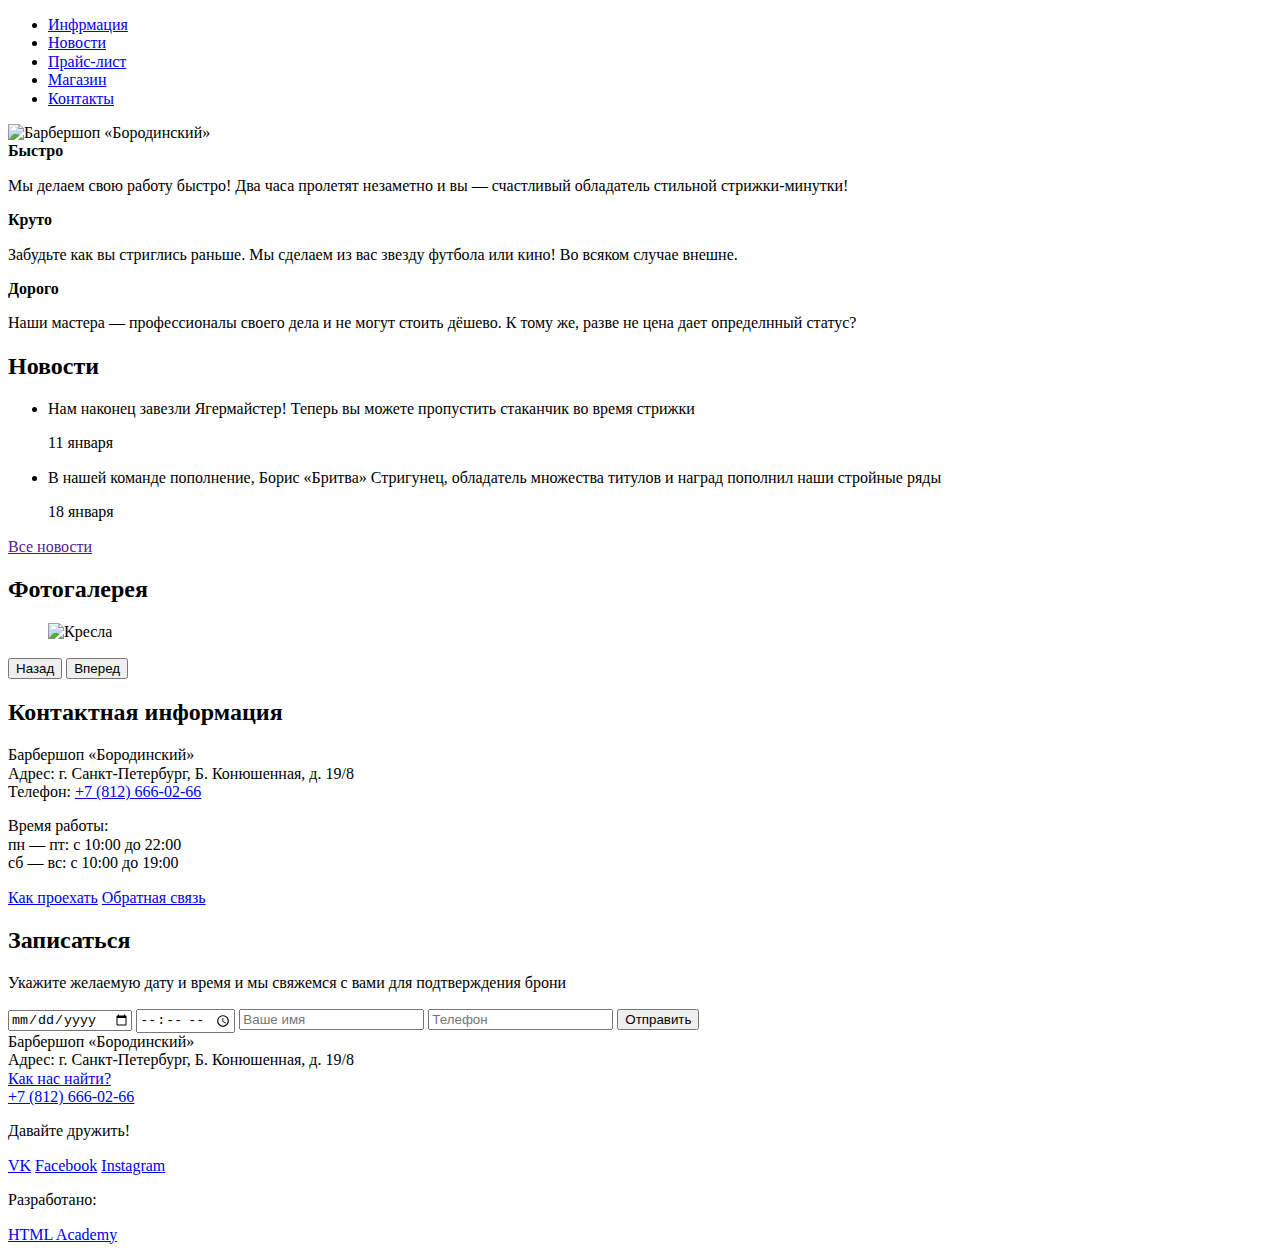
==== index.html @ 2161d947 "markup of index.html" ====
<!DOCTYPE html>
<html lang="ru">
<head>
  <meta charset="UTF-8">
  <title>Барбершоп «Бородинский»</title>
  <link href="https://fonts.googleapis.com/css?family=PT+Sans+Narrow:400,700&amp;subset=cyrillic" rel="stylesheet">
  <link rel="stylesheet" href="css/style.css">
  <link rel="stylesheet" href="css/normalize.css">
</head>
  <body>
    <header class="main-header">
      <div class="container clearfix">
        <ul>
          <li><a href="#">Инфрмация</a></li>
          <li><a href="#">Новости</a></li>
          <li><a href="#">Прайс-лист</a></li>
          <li><a href="#">Магазин</a></li>
          <li><a href="#">Контакты</a></li>
        </ul>
        <div class="user-block">
          <a class="login" href="#"></a>
        </div>
      </div>
    </header>
    <main class="container">
      <div class="index-logo">
        <img src="#" alt="Барбершоп «Бородинский»">
      </div>
      <section class="features clearfix">
        <div class="features-item">
          <b class="features-name">Быстро</b>
          <p>Мы делаем свою работу быстро! Два часа пролетят незаметно и вы &mdash; счастливый обладатель стильной стрижки-минутки!</p>
        </div>
        <div class="features-item">
          <b class="features-name">Круто</b>
          <p>Забудьте как вы стриглись раньше. Мы сделаем из вас звезду футбола или кино! Во всяком случае внешне.</p>
        </div>
        <div class="features-item">
          <b class="features-name">Дорого</b>
          <p>Наши мастера &mdash; профессионалы своего дела и не могут стоить дёшево. К тому же, разве не цена дает определнный статус?</p>
        </div>
      </section>
      <div class="index-content clearfix">
        <div class="index-content-left">
          <h2 class="index-content-title">Новости</h2>
          <ul class="news-preview">
            <li>
              <p>Нам наконец завезли Ягермайстер! Теперь вы можете пропустить стаканчик во время стрижки</p>
              <time datetime="2016-01-11">11 января</time>
            </li>
            <li>
              <p>В нашей команде пополнение, Борис «Бритва» Стригунец, обладатель множества титулов и наград пополнил наши стройные ряды</p>
              <time datetime="2016-01-18">18 января</time>
            </li>
          </ul>
          <a class="btn" href="">Все новости</a>
        </div>
        <div class="index-content-right">
          <h2 class="index-content-title">Фотогалерея</h2>
          <div class="gallery">
            <figure class="gallery-content">
              <img src="#" alt="Кресла">
             </figure>
            <button class="btn gallery-prev">Назад</button>
            <button class="btn gallery-next">Вперед</button>
          </div>
        </div>
      </div>
      <div class="index-content clerfix">
        <div class="index content-left">
          <h2 class="index-content-title">Контактная информация</h2>
          <p>
            Барбершоп «Бородинский»<br>
            Адрес: г. Санкт-Петербург, Б. Конюшенная, д. 19/8<br>
            Телефон: <a href="tel: +78126660266">+7 (812) 666-02-66</a>
          </p>
          <p>
            Время работы:<br>
            пн &mdash; пт: с 10:00 до 22:00<br>
            сб &mdash; вс: с 10:00 до 19:00
          </p>
          <a class="btn" href="#">Как проехать</a>
          <a class="btn" href="#"> Обратная связь</a>
        </div>
        <div class="index-content-right">
          <h2 class="index content-title">Записаться</h2>
          <p>Укажите желаемую дату и время и мы свяжемся с вами для подтверждения брони</p>
          <form class="appointment-form" action="https://echo.htmlacademy.ru" method="post">
            <input type="date" name="date" placeholder="Дата">
            <input type="time" name="time" placeholder="Время">
            <input type="text" name="name" placeholder="Ваше имя">
            <input type="tel" name="phone" placeholder="Телефон">
            <button class="btn" type="submit">Отправить</button>
          </form>
        </div>
      </div>
    </main>
    <footer class="main-footer">
      <div class="container clearfix">
        <div class="footer-contacts">
          Барбершоп «Бородинский»<br>
          Адрес: г. Санкт-Петербург, Б. Конюшенная, д. 19/8<br>
          <a href="#">Как нас найти?</a><br>
          <a href="tel: +78126660266">+7 (812) 666-02-66</a>
        </div>
        <div class="footer-social">
          <p>Давайте дружить!</p>
          <a class="social-btn social-btn-vk" href="#">VK</a>
          <a class="social-btn social-btn-fb" href="#">Facebook</a>
          <a class="social-btn social-btn-inst" href="#">Instagram</a>
        </div>
        <div class="footer-copyright">
          <p>Разработано:</p>
          <a class="btn" href="https://htmlacademy.ru">HTML Academy</a>
        </div>
      </div>
    </footer>
  </body>
</html>
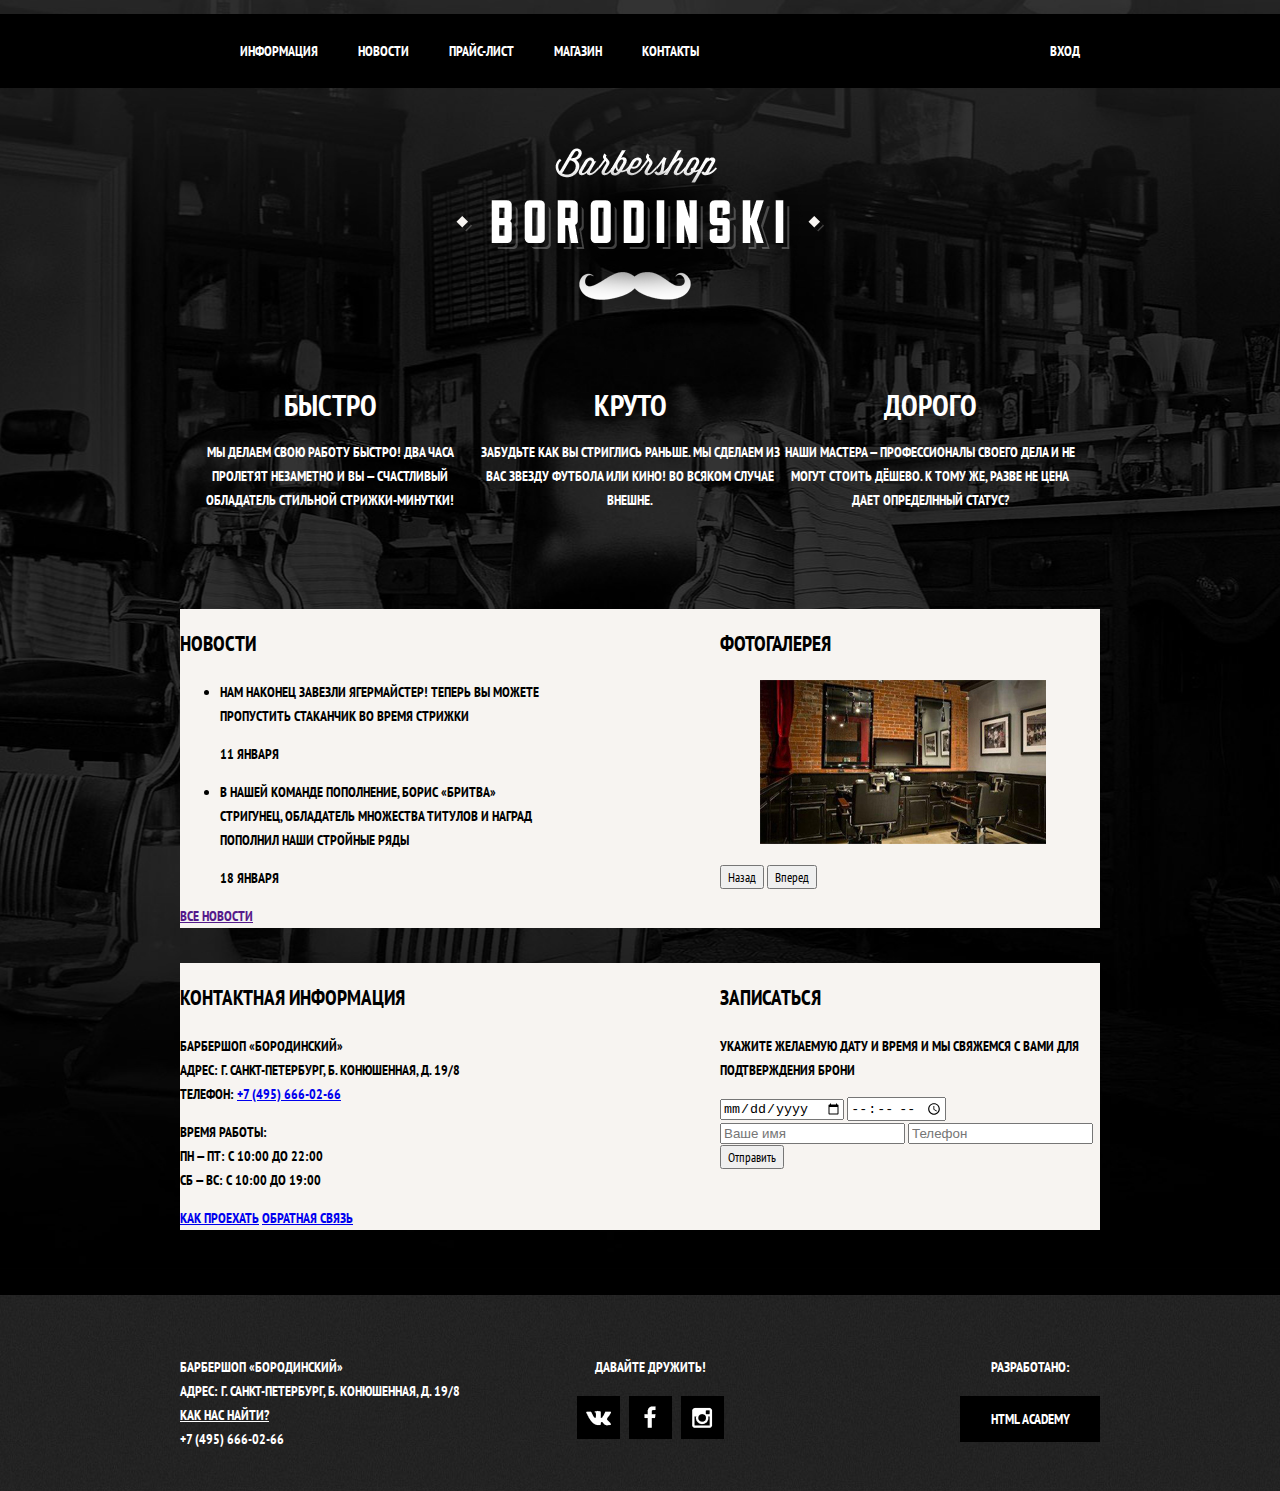
==== commit e2d8b315: "grids index.html" ====
--- a/index.html
+++ b/index.html
@@ -10,21 +10,23 @@
   <body>
     <header class="main-header">
       <div class="container clearfix">
-        <ul>
-          <li><a href="#">Инфрмация</a></li>
-          <li><a href="#">Новости</a></li>
-          <li><a href="#">Прайс-лист</a></li>
-          <li><a href="#">Магазин</a></li>
-          <li><a href="#">Контакты</a></li>
-        </ul>
+        <nav class="main-navigation">
+          <ul>
+            <li><a href="#">Информация</a></li>
+            <li><a href="#">Новости</a></li>
+            <li><a href="price.html">Прайс-лист</a></li>
+            <li><a href="catalog.html">Магазин</a></li>
+            <li><a href="#">Контакты</a></li>
+          </ul>
+        </nav>
         <div class="user-block">
-          <a class="login" href="#"></a>
+          <a class="login" href="#">Вход</a>
         </div>
       </div>
     </header>
     <main class="container">
       <div class="index-logo">
-        <img src="#" alt="Барбершоп «Бородинский»">
+        <img src="img/borodinski-logo.png" alt="Барбершоп «Бородинский»" width="368" height="204">
       </div>
       <section class="features clearfix">
         <div class="features-item">
@@ -59,20 +61,20 @@
           <h2 class="index-content-title">Фотогалерея</h2>
           <div class="gallery">
             <figure class="gallery-content">
-              <img src="#" alt="Кресла">
+              <img src="img/gallery-1.jpg" alt="Кресла" width="286" height="164">
              </figure>
             <button class="btn gallery-prev">Назад</button>
             <button class="btn gallery-next">Вперед</button>
           </div>
         </div>
       </div>
-      <div class="index-content clerfix">
-        <div class="index content-left">
+      <div class="index-content clearfix">
+        <div class="index-content-left">
           <h2 class="index-content-title">Контактная информация</h2>
           <p>
             Барбершоп «Бородинский»<br>
             Адрес: г. Санкт-Петербург, Б. Конюшенная, д. 19/8<br>
-            Телефон: <a href="tel: +78126660266">+7 (812) 666-02-66</a>
+            Телефон: <a href="tel: +74956660266">+7 (495) 666-02-66</a>
           </p>
           <p>
             Время работы:<br>
@@ -100,14 +102,14 @@
         <div class="footer-contacts">
           Барбершоп «Бородинский»<br>
           Адрес: г. Санкт-Петербург, Б. Конюшенная, д. 19/8<br>
-          <a href="#">Как нас найти?</a><br>
-          <a href="tel: +78126660266">+7 (812) 666-02-66</a>
+          <a class="where-are-we" href="#">Как нас найти?</a><br>
+          <a href="tel: +74956660266">+7 (495) 666-02-66</a>
         </div>
         <div class="footer-social">
           <p>Давайте дружить!</p>
-          <a class="social-btn social-btn-vk" href="#">VK</a>
-          <a class="social-btn social-btn-fb" href="#">Facebook</a>
-          <a class="social-btn social-btn-inst" href="#">Instagram</a>
+          <a class="social-btn social-btn-vk" href="#"><img src="img/vk-icon.png" alt="VK" width="25" height="16"></a>
+          <a class="social-btn social-btn-fb" href="#"><img src="img/fb-icon.png" alt="FB" width="12" height="22"></a>
+          <a class="social-btn social-btn-inst" href="#"><img src="img/inst-icon.png" alt="Instargam" width="21" height="21"></a>
         </div>
         <div class="footer-copyright">
           <p>Разработано:</p>
--- a/css/style.css
+++ b/css/style.css
@@ -0,0 +1,181 @@
+@charset "UTF-8";
+
+*, *::before, *::after {
+  box-sizing: border-box;
+}
+
+body {
+  min-width: 960px; 
+  font-family: "PT Sans Narrow", "Arial", sans-serif;
+  font-weight: 700;
+  background: #000 url("../img/background.jpg") no-repeat center top;
+  text-transform: uppercase;
+  font-size: 14px;
+  line-height: 1.7143;
+  margin: 0;
+  padding: 0;
+}
+
+button {
+  text-transform: inherit;
+  font-family: inherit;
+}
+
+header {
+  background-color: #000;
+  margin-bottom: 60px;
+}
+
+main.container {
+  padding-bottom: 30px;
+}
+
+.clearfix::after {
+  content: "";
+  display: table;
+  clear: both;
+}
+
+.container {
+  width: 940px;
+  padding: 0 10px;
+  margin: 0 auto;
+}
+
+.main-navigation li {
+  float: left;
+}
+
+.main-navigation a,
+.login {
+  color: #fff;
+  text-decoration: none;
+  display: block;
+  padding: 25px 20px;
+}
+
+.logo {
+  float: left;
+  padding: 25px 20px 14px;
+}
+
+.user-block {
+  float: right;
+}
+
+.index-logo {
+  width: 368px;
+  margin: 0 auto 25px;
+}
+
+.features {
+  color: #fff;
+  margin-bottom: 83px;
+}
+
+.features-item {
+  width: 300px;
+  float: left;
+  text-align: center;
+}
+
+.features-name {
+  font-size: 30px;
+  line-height: 1.4;
+  /*margin-bottom: 62px;*/
+}
+
+.index-content {
+  background-color: #f7f4f1;
+  margin-bottom: 35px;
+}
+
+.index-content-left,
+.index-content-right {
+  width: 380px;
+}
+
+.index-content-left {
+  float: left;
+}
+
+.index-content-right {
+  float: right;
+}
+
+.main-footer {
+  color: #fff;
+  background: #262626 url(../img/pattern-gray.jpg);
+  padding-top: 60px;
+  padding-bottom: 40px;
+}
+
+.main-footer a {
+  color: #fff;
+  text-decoration: none;
+}
+
+.main-footer p {
+  margin-bottom: 17px;
+  margin-top: 0;
+}
+
+.main-footer .where-are-we {
+  text-decoration: underline;
+}
+
+.footer-contacts,
+.footer-social {
+  float: left;
+}
+
+.footer-copyright {
+  float: right;
+}
+
+.footer-contacts {
+  width: 310px;
+  margin-right: 80px;
+}
+
+.footer-social {
+  width: 160px;
+  text-align: center;
+}
+
+.footer-social a {
+  display: inline-block;
+  vertical-align: middle;
+  font-size: 0;
+  width: 43px;
+  height: 43px;
+  background-color: #000;
+  margin-right: 6px;
+}
+
+.footer-social a:last-child {
+  margin-right: 0;
+}
+
+.social-btn-vk img {
+  margin-top: 14px;
+}
+
+.social-btn-fb img {
+  margin-top: 10px;
+}
+
+.social-btn-inst img {
+  margin-top: 11px;
+}
+
+.footer-copyright {
+  text-align: center;
+}
+
+.footer-copyright a {
+  display: block;
+  background-color: #000;
+  width: 140px;
+  padding: 11px 8px;
+}
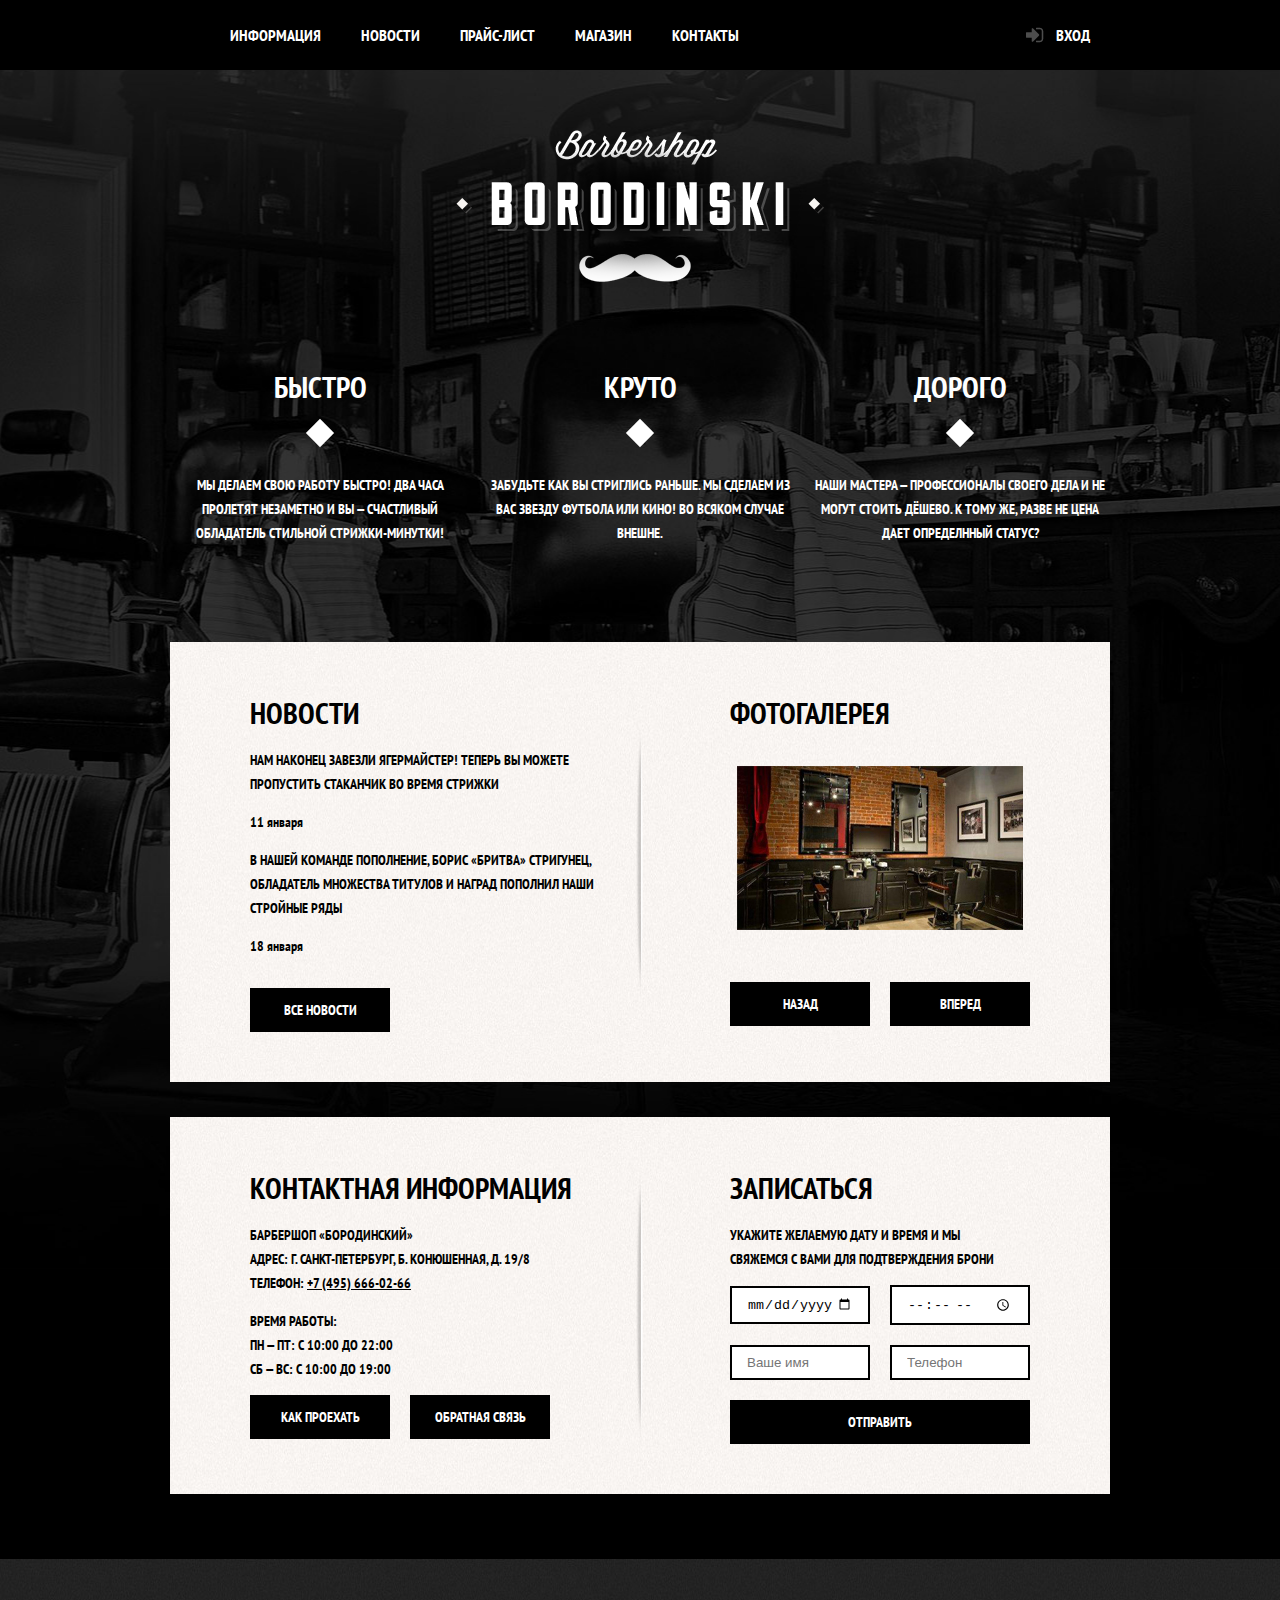
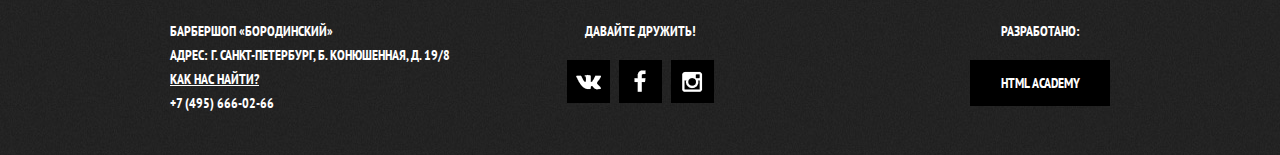
==== commit 7806cb8a: "static index.html" ====
--- a/index.html
+++ b/index.html
@@ -7,7 +7,7 @@
   <link rel="stylesheet" href="css/style.css">
   <link rel="stylesheet" href="css/normalize.css">
 </head>
-  <body>
+  <body class="index-body">
     <header class="main-header">
       <div class="container clearfix">
         <nav class="main-navigation">
@@ -61,10 +61,12 @@
           <h2 class="index-content-title">Фотогалерея</h2>
           <div class="gallery">
             <figure class="gallery-content">
-              <img src="img/gallery-1.jpg" alt="Кресла" width="286" height="164">
-             </figure>
-            <button class="btn gallery-prev">Назад</button>
-            <button class="btn gallery-next">Вперед</button>
+              <a href="#"><img src="img/gallery-1.jpg" alt="Галерея" width="286" height="164"></a>
+            </figure>
+            <div class="some-btns">
+              <button class="btn gallery-prev">Назад</button>
+              <button class="btn gallery-next">Вперед</button>
+            </div>
           </div>
         </div>
       </div>
@@ -81,14 +83,16 @@
             пн &mdash; пт: с 10:00 до 22:00<br>
             сб &mdash; вс: с 10:00 до 19:00
           </p>
-          <a class="btn" href="#">Как проехать</a>
-          <a class="btn" href="#"> Обратная связь</a>
+          <div class="some-btns">
+            <a class="btn" href="#">Как проехать</a>
+            <a class="btn" href="#"> Обратная связь</a>
+          </div>
         </div>
         <div class="index-content-right">
-          <h2 class="index content-title">Записаться</h2>
+          <h2 class="index-content-title">Записаться</h2>
           <p>Укажите желаемую дату и время и мы свяжемся с вами для подтверждения брони</p>
           <form class="appointment-form" action="https://echo.htmlacademy.ru" method="post">
-            <input type="date" name="date" placeholder="Дата">
+            <input type="date" name="date" onfocus="(this.type='date')" placeholder="Дата">
             <input type="time" name="time" placeholder="Время">
             <input type="text" name="name" placeholder="Ваше имя">
             <input type="tel" name="phone" placeholder="Телефон">
--- a/css/style.css
+++ b/css/style.css
@@ -5,10 +5,10 @@
 }
 
 body {
+  background-color: #282828;
   min-width: 960px; 
   font-family: "PT Sans Narrow", "Arial", sans-serif;
   font-weight: 700;
-  background: #000 url("../img/background.jpg") no-repeat center top;
   text-transform: uppercase;
   font-size: 14px;
   line-height: 1.7143;
@@ -23,7 +23,12 @@
 
 header {
   background-color: #000;
-  margin-bottom: 60px;
+  /*margin-bottom: 60px;*/
+  margin-top: -14px;
+}
+
+h2 {
+  margin: 0;
 }
 
 main.container {
@@ -36,22 +41,73 @@
   clear: both;
 }
 
+.w1200 {
+  max-width: 1200px;
+  margin: 0 auto;
+}
+
+.index-body {
+  background: #000 url("../img/background.jpg") no-repeat center top;
+}
+
 .container {
-  width: 940px;
+  width: 960px;
   padding: 0 10px;
   margin: 0 auto;
 }
 
+.btn {
+  display: inline-block;
+  background-color: #000;
+  color: #fff;
+  text-decoration: none;
+  border: none;
+  cursor: pointer;
+  font-size: 14px;
+  line-height: 1.7143;
+  font: inherit;
+  text-transform: uppercase;
+  width: 140px;
+  text-align: center;
+  padding-top: 10px;
+  padding-bottom: 10px;
+}
+
+.appointment-form .btn {
+  width: 300px;
+}
+
+.pattern-white {
+  background: #fcf9f6 url("../img/pattern-white.jpg");
+}
+
 .main-navigation li {
   float: left;
 }
 
 .main-navigation a,
 .login {
+  font-size: 16px;
+  line-height: 1.25;
   color: #fff;
   text-decoration: none;
   display: block;
   padding: 25px 20px;
+}
+
+.login {
+  position: relative;
+}
+
+.login::before {
+  position: absolute;
+  display: block;
+  content: "";
+  width: 18px;
+  height: 16px;
+  background-image: url(../img/icon-login.png);
+  left: -10px;
+  top: 27px;
 }
 
 .logo {
@@ -65,7 +121,7 @@
 
 .index-logo {
   width: 368px;
-  margin: 0 auto 25px;
+  margin: 60px auto 25px;
 }
 
 .features {
@@ -77,17 +133,50 @@
   width: 300px;
   float: left;
   text-align: center;
+  margin: 0 10px;
+}
+
+.features-item:first-child {
+  margin-left: 0;
+}
+
+.features-item:last-child {
+  margin-right: 0;
 }
 
 .features-name {
+  position: relative;
+  display: block;
   font-size: 30px;
   line-height: 1.4;
-  /*margin-bottom: 62px;*/
+  margin-bottom: 30px;
+  padding-bottom: 35px;
+}
+
+.features-name::after {
+  content: "";
+  position: absolute;
+  bottom: 0;
+  left: 50%;
+  display: block;
+  width: 20px;
+  height: 20px;
+  margin-left: -10px;
+  background-color: #fff;
+  transform: rotate(45deg);
 }
 
 .index-content {
-  background-color: #f7f4f1;
+  background:
+    url("../img/stripe.png") no-repeat center,
+    #f7f4f1 url("../img/pattern-white.jpg");
   margin-bottom: 35px;
+  padding-top: 50px;
+  padding-bottom: 50px;
+}
+
+.index-content p > a {
+  color: #000;
 }
 
 .index-content-left,
@@ -97,10 +186,71 @@
 
 .index-content-left {
   float: left;
+  margin-left: 80px;
+}
+
+.index-content-left .btn,
+.gallery .btn {
+  margin-right: 20px;
 }
 
 .index-content-right {
   float: right;
+  width: 300px;
+  margin-right: 80px;
+}
+
+.index-content-right p {
+  width: 290px;
+}
+
+.index-content-title {
+  font-size: 30px;
+  line-height: 1.4;
+}
+
+.gallery-content {
+  margin: 32px 7px 45px;
+}
+
+.some-btns {
+  font-size: 0;
+}
+
+.some-btns .btn,
+.appointment-form .btn {
+  font-size: 14px;
+}
+
+.some-btns .btn:last-child {
+  margin-right: 0;
+}
+
+.news-preview {
+  list-style: none;
+  padding: 0;
+  margin: 0;
+  margin-bottom: 30px;
+}
+
+.news-preview time {
+  text-transform: none;
+}
+
+.appointment-form {
+  font-size: 0;
+}
+
+.appointment-form input {
+  display: inline-block;
+  width: 140px;
+  border: 2px solid #000;
+  padding: 8px 15px;
+  margin-bottom: 20px;
+}
+
+.appointment-form input:nth-child(odd) {
+  margin-right: 20px;
 }
 
 .main-footer {
@@ -135,11 +285,11 @@
 
 .footer-contacts {
   width: 310px;
-  margin-right: 80px;
+  margin-right: 10px;
 }
 
 .footer-social {
-  width: 160px;
+  width: 300px;
   text-align: center;
 }
 
